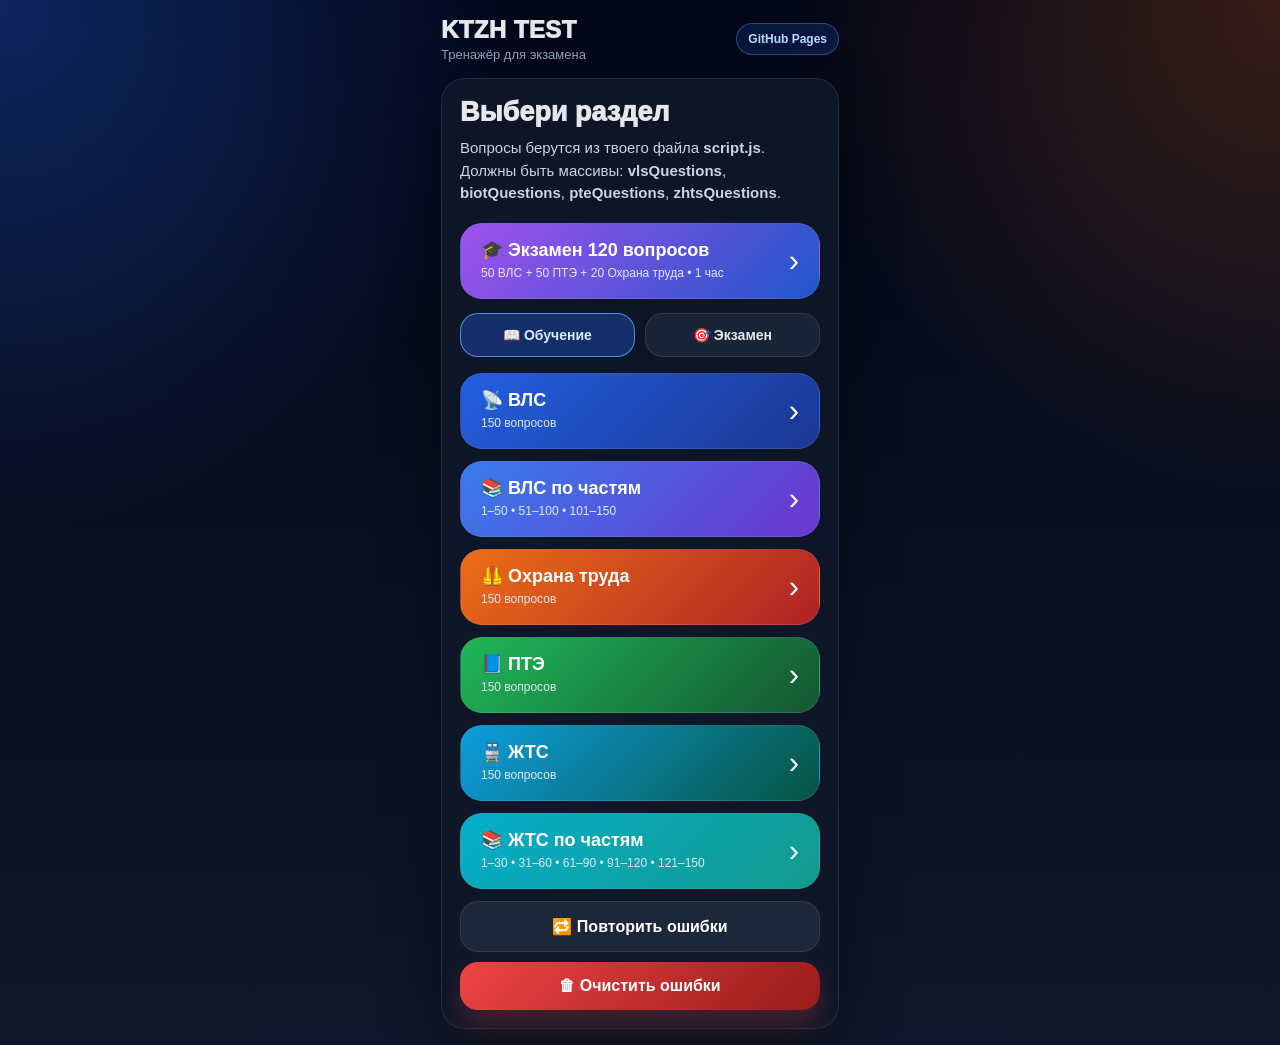
==== index.html @ 1aafbf1d "Update index.html" ====
<!DOCTYPE html>
<html lang="ru">
<head>
  <meta charset="UTF-8" />
  <meta name="viewport" content="width=device-width, initial-scale=1.0, viewport-fit=cover" />
  <title>KTZH TEST</title>

  <style>
    * {
      box-sizing: border-box;
      -webkit-tap-highlight-color: transparent;
    }

    body {
      margin: 0;
      min-height: 100svh;
      background:
        radial-gradient(circle at top left, rgba(37, 99, 235, 0.35), transparent 32%),
        radial-gradient(circle at top right, rgba(249, 115, 22, 0.22), transparent 30%),
        linear-gradient(180deg, #020617 0%, #0f172a 100%);
      color: #e5e7eb;
      font-family: -apple-system, BlinkMacSystemFont, "Segoe UI", Arial, sans-serif;
      padding: env(safe-area-inset-top) 0 env(safe-area-inset-bottom);
    }

    button {
      font-family: inherit;
    }

    .app {
      width: 100%;
      max-width: 430px;
      min-height: 100svh;
      margin: 0 auto;
      padding: 16px;
    }

    .header {
      display: flex;
      justify-content: space-between;
      align-items: center;
      gap: 12px;
      margin-bottom: 16px;
    }

    .brand-title {
      font-size: 24px;
      font-weight: 950;
      letter-spacing: 0.4px;
    }

    .brand-subtitle {
      color: #94a3b8;
      font-size: 13px;
      margin-top: 3px;
    }

    .pill {
      padding: 8px 11px;
      border-radius: 999px;
      background: rgba(37, 99, 235, 0.18);
      border: 1px solid rgba(96, 165, 250, 0.35);
      color: #bfdbfe;
      font-size: 12px;
      font-weight: 800;
      white-space: nowrap;
    }

    .card {
      background: rgba(15, 23, 42, 0.88);
      border: 1px solid rgba(148, 163, 184, 0.16);
      box-shadow: 0 20px 60px rgba(0, 0, 0, 0.36);
      backdrop-filter: blur(14px);
      border-radius: 24px;
      padding: 18px;
    }

    .screen {
      display: block;
    }

    .hidden {
      display: none !important;
    }

    .hero-title {
      font-size: 27px;
      line-height: 1.12;
      font-weight: 950;
      margin: 0 0 10px;
    }

    .hero-text {
      color: #cbd5e1;
      line-height: 1.5;
      font-size: 15px;
      margin: 0 0 18px;
    }

    .section-grid {
      display: grid;
      gap: 12px;
      margin-top: 16px;
    }

    .section-btn {
      width: 100%;
      min-height: 76px;
      border: 1px solid rgba(148, 163, 184, 0.18);
      border-radius: 22px;
      padding: 14px 20px;
      color: #fff;
      text-align: left;
      cursor: pointer;
      background: rgba(30, 41, 59, 0.82);
      display: flex;
      justify-content: space-between;
      align-items: center;
      gap: 12px;
      transition: 0.18s ease;
    }

    .section-btn:active {
      transform: scale(0.98);
    }

    .section-btn .name {
      display: flex;
      align-items: center;
      gap: 8px;
      font-size: 18px;
      font-weight: 900;
      line-height: 1.15;
    }

    .section-btn .count {
      font-size: 12px;
      color: #e2e8f0;
      margin-top: 5px;
      line-height: 1.25;
    }

    .section-btn .icon {
      font-size: 31px;
      line-height: 1;
      display: flex;
      align-items: center;
      justify-content: center;
    }

    .vls {
      background: linear-gradient(135deg, rgba(37, 99, 235, 0.95), rgba(30, 64, 175, 0.80));
    }

    .biot {
      background: linear-gradient(135deg, rgba(249, 115, 22, 0.95), rgba(220, 38, 38, 0.78));
    }

    .pte {
      background: linear-gradient(135deg, rgba(34, 197, 94, 0.92), rgba(22, 101, 52, 0.82));
    }

    .zhts {
      background: linear-gradient(135deg, rgba(14, 165, 233, 0.95), rgba(6, 95, 70, 0.86));
    }


    .zhts-parts {
  background: linear-gradient(
    135deg,
    rgba(6, 182, 212, 0.95),
    rgba(20, 184, 166, 0.82)
  );
}

.vls {
  background: linear-gradient(135deg, rgba(37, 99, 235, 0.95), rgba(30, 64, 175, 0.80));
}

.vls-parts {
  background: linear-gradient(
    135deg,
    rgba(59, 130, 246, 0.95),
    rgba(124, 58, 237, 0.86)
  );
}

.biot {
  background: linear-gradient(135deg, rgba(249, 115, 22, 0.95), rgba(220, 38, 38, 0.78));
}

    
    .exam {
      background: linear-gradient(135deg, rgba(168, 85, 247, 0.95), rgba(37, 99, 235, 0.84));
      margin-top: 14px;
    }

    .mode-box {
      display: grid;
      grid-template-columns: 1fr 1fr;
      gap: 10px;
      margin-top: 14px;
    }

    .mode-btn {
      border: 1px solid rgba(148, 163, 184, 0.18);
      background: rgba(30, 41, 59, 0.78);
      color: #e5e7eb;
      border-radius: 18px;
      padding: 13px;
      font-size: 14px;
      font-weight: 850;
      cursor: pointer;
    }

    .mode-btn.active {
      border-color: rgba(96, 165, 250, 0.8);
      background: rgba(37, 99, 235, 0.35);
      color: #dbeafe;
    }

    .small-actions {
      display: grid;
      gap: 10px;
      margin-top: 12px;
    }

    .btn {
      width: 100%;
      border: none;
      border-radius: 18px;
      padding: 15px 16px;
      font-size: 16px;
      font-weight: 900;
      color: white;
      background: linear-gradient(135deg, #2563eb, #7c3aed);
      box-shadow: 0 14px 30px rgba(37, 99, 235, 0.35);
      cursor: pointer;
    }

    .btn:active {
      transform: scale(0.98);
    }

    .btn.secondary {
      background: rgba(30, 41, 59, 0.95);
      border: 1px solid rgba(148, 163, 184, 0.18);
      box-shadow: none;
    }

    .btn.danger {
      background: linear-gradient(135deg, #ef4444, #991b1b);
      box-shadow: 0 14px 30px rgba(239, 68, 68, 0.25);
    }

    .btn:disabled {
      opacity: 0.45;
      cursor: not-allowed;
      transform: none;
    }

    .top-line {
      display: flex;
      justify-content: space-between;
      align-items: center;
      margin-bottom: 14px;
      gap: 10px;
    }

    .counter {
      font-size: 13px;
      color: #cbd5e1;
      font-weight: 800;
    }

    .score-mini {
      font-size: 13px;
      color: #86efac;
      font-weight: 900;
      white-space: nowrap;
    }

    .exam-timer {
      margin-bottom: 12px;
      padding: 11px 13px;
      border-radius: 18px;
      background: rgba(168, 85, 247, 0.16);
      border: 1px solid rgba(216, 180, 254, 0.28);
      display: flex;
      justify-content: space-between;
      align-items: center;
      color: #f3e8ff;
      font-weight: 900;
    }

    .exam-timer.warning {
      background: rgba(239, 68, 68, 0.18);
      border-color: rgba(248, 113, 113, 0.55);
      color: #fecaca;
    }

    .progress-wrap {
      height: 9px;
      width: 100%;
      background: rgba(30, 41, 59, 0.95);
      border-radius: 999px;
      overflow: hidden;
      margin-bottom: 16px;
      border: 1px solid rgba(148, 163, 184, 0.12);
    }

    .progress {
      height: 100%;
      width: 0%;
      background: linear-gradient(90deg, #22c55e, #3b82f6, #a855f7);
      border-radius: 999px;
      transition: width 0.35s ease;
    }

    .question-card {
      margin-bottom: 14px;
    }

    .question-topic {
      display: inline-flex;
      padding: 7px 10px;
      border-radius: 999px;
      background: rgba(14, 165, 233, 0.12);
      color: #7dd3fc;
      border: 1px solid rgba(125, 211, 252, 0.2);
      font-size: 12px;
      font-weight: 900;
      margin-bottom: 13px;
    }

    .question {
      font-size: 20px;
      line-height: 1.35;
      font-weight: 900;
    }

    .answers {
      display: grid;
      gap: 11px;
    }

    .answer {
      width: 100%;
      text-align: left;
      border: 1px solid rgba(148, 163, 184, 0.16);
      background: rgba(30, 41, 59, 0.88);
      color: #e5e7eb;
      border-radius: 18px;
      padding: 14px;
      font-size: 15px;
      line-height: 1.35;
      display: flex;
      gap: 11px;
      align-items: flex-start;
      cursor: pointer;
      transition: 0.18s ease;
    }

    .answer:active {
      transform: scale(0.985);
    }

    .answer.selected {
      border-color: rgba(96, 165, 250, 0.95);
      background: rgba(37, 99, 235, 0.24);
    }

    .letter {
      min-width: 30px;
      height: 30px;
      border-radius: 11px;
      display: grid;
      place-items: center;
      background: rgba(15, 23, 42, 0.9);
      color: #93c5fd;
      font-weight: 950;
      border: 1px solid rgba(147, 197, 253, 0.22);
    }

    .answer.correct {
      background: rgba(22, 163, 74, 0.24);
      border-color: rgba(74, 222, 128, 0.95);
    }

    .answer.correct .letter {
      background: #16a34a;
      color: white;
    }

    .answer.wrong {
      background: rgba(220, 38, 38, 0.24);
      border-color: rgba(248, 113, 113, 0.95);
    }

    .answer.wrong .letter {
      background: #dc2626;
      color: white;
    }

    .feedback {
      margin-top: 14px;
      padding: 13px;
      border-radius: 17px;
      font-size: 14px;
      line-height: 1.45;
      border: 1px solid rgba(148, 163, 184, 0.14);
    }

    .feedback.good {
      background: rgba(22, 163, 74, 0.16);
      color: #bbf7d0;
    }

    .feedback.bad {
      background: rgba(220, 38, 38, 0.15);
      color: #fecaca;
    }

    .result-title {
      font-size: 27px;
      font-weight: 950;
      margin: 0 0 6px;
    }

    .result-subtitle {
      color: #cbd5e1;
      margin: 0 0 16px;
      line-height: 1.45;
    }

    .chart-box {
      display: grid;
      place-items: center;
      margin: 10px 0 18px;
    }

    #chart {
      width: 230px;
      height: 230px;
    }

    .result-stats {
      display: grid;
      grid-template-columns: 1fr 1fr;
      gap: 10px;
      margin-bottom: 16px;
    }

    .stat {
      border-radius: 18px;
      background: rgba(30, 41, 59, 0.76);
      border: 1px solid rgba(148, 163, 184, 0.14);
      padding: 14px;
    }

    .stat-num {
      font-size: 25px;
      font-weight: 950;
    }

    .stat-label {
      font-size: 12px;
      color: #94a3b8;
      margin-top: 4px;
    }

    .green {
      color: #86efac;
    }

    .red {
      color: #fca5a5;
    }

    .mistakes-title {
      font-size: 18px;
      font-weight: 950;
      margin: 18px 0 10px;
    }

    .mistake {
      background: rgba(30, 41, 59, 0.72);
      border: 1px solid rgba(248, 113, 113, 0.28);
      border-radius: 18px;
      padding: 13px;
      margin-bottom: 10px;
    }

    .mistake-q {
      font-size: 14px;
      font-weight: 900;
      margin-bottom: 8px;
      line-height: 1.35;
    }

    .mistake-line {
      font-size: 13px;
      color: #cbd5e1;
      line-height: 1.45;
    }

    .empty {
      color: #bbf7d0;
      background: rgba(22, 163, 74, 0.16);
      border: 1px solid rgba(74, 222, 128, 0.35);
      padding: 14px;
      border-radius: 18px;
      font-size: 15px;
    }

    .footer-buttons {
      display: grid;
      gap: 10px;
      margin-top: 14px;
    }

    @media (max-width: 390px) {
      .app {
        padding: 14px;
      }

      .question {
        font-size: 18px;
      }

      .hero-title {
        font-size: 24px;
      }
    }
  </style>
</head>

<body>
  <div class="app">
    <div class="header">
      <div>
        <div class="brand-title">KTZH TEST</div>
        <div class="brand-subtitle">Тренажёр для экзамена</div>
      </div>
      <div class="pill">GitHub Pages</div>
    </div>

    <section id="startScreen" class="screen card">
      <h1 class="hero-title">Выбери раздел</h1>
      <p class="hero-text">
        Вопросы берутся из твоего файла <b>script.js</b>.
        Должны быть массивы: <b>vlsQuestions</b>, <b>biotQuestions</b>, <b>pteQuestions</b>, <b>zhtsQuestions</b>.
      </p>

      <button class="section-btn exam" onclick="startFinalExam()">
        <div>
          <div class="name">🎓 Экзамен 120 вопросов</div>
          <div class="count">50 ВЛС + 50 ПТЭ + 20 Охрана труда • 1 час</div>
        </div>
        <div class="icon">›</div>
      </button>

      <div class="mode-box">
        <button id="studyModeBtn" class="mode-btn active" onclick="setMode('study')">📖 Обучение</button>
        <button id="examModeBtn" class="mode-btn" onclick="setMode('exam')">🎯 Экзамен</button>
      </div>

      <div class="section-grid">
        <button class="section-btn vls" onclick="chooseTest('vls')">
          <div>
            <div class="name">📡 ВЛС</div>
            <div class="count" id="vlsCount">0 вопросов</div>
          </div>
          <div class="icon">›</div>
        </button>

<button class="section-btn vls-parts" onclick="openVlsPartsMenu()">
  <div>
    <div class="name">📚 ВЛС по частям</div>
    <div class="count">1–50 • 51–100 • 101–150</div>
  </div>
  <div class="icon">›</div>
</button>

        
        <button class="section-btn biot" onclick="chooseTest('biot')">
          <div>
            <div class="name">🦺 Охрана труда</div>
            <div class="count" id="biotCount">0 вопросов</div>
          </div>
          <div class="icon">›</div>
        </button>

        <button class="section-btn pte" onclick="chooseTest('pte')">
          <div>
            <div class="name">📘 ПТЭ</div>
            <div class="count" id="pteCount">0 вопросов</div>
          </div>
          <div class="icon">›</div>
        </button>

        <button class="section-btn zhts" onclick="chooseTest('zhts')">
          <div>
            <div class="name">🚆 ЖТС</div>
            <div class="count" id="zhtsCount">0 вопросов</div>
          </div>
          <div class="icon">›</div>
        </button>

<button class="section-btn zhts-parts" onclick="openZhtsPartsMenu()">
  <div>
    <div class="name">📚 ЖТС по частям</div>
    <div class="count">1–30 • 31–60 • 61–90 • 91–120 • 121–150</div>
  </div>
  <div class="icon">›</div>
</button>
        
      </div>

      <div class="small-actions">
        <button class="btn secondary" onclick="startMistakesMode()">🔁 Повторить ошибки</button>
        <button class="btn danger" onclick="clearSavedMistakes()">🗑 Очистить ошибки</button>
      </div>
    </section>


<section id="vlsPartsScreen" class="screen card hidden">
  <h1 class="hero-title">📚 ВЛС по частям</h1>
  <p class="hero-text">
    Выбери блок вопросов. Так легче учить и запоминать материал по 50 вопросов.
  </p>

  <div class="section-grid">
    <button class="section-btn vls" onclick="startVlsPart(0, 50, 'ВЛС 1–50')">
      <div>
        <div class="name">📡 ВЛС 1–50</div>
        <div class="count">Первый блок вопросов</div>
      </div>
      <div class="icon">›</div>
    </button>

    <button class="section-btn vls" onclick="startVlsPart(50, 100, 'ВЛС 51–100')">
      <div>
        <div class="name">📡 ВЛС 51–100</div>
        <div class="count">Второй блок вопросов</div>
      </div>
      <div class="icon">›</div>
    </button>

    <button class="section-btn vls" onclick="startVlsPart(100, 150, 'ВЛС 101–150')">
      <div>
        <div class="name">📡 ВЛС 101–150</div>
        <div class="count">Третий блок вопросов</div>
      </div>
      <div class="icon">›</div>
    </button>

    <button class="section-btn exam" onclick="startVlsPart(0, 150, 'ВЛС все 150')">
      <div>
        <div class="name">🔥 ВЛС все 150</div>
        <div class="count">Полная проверка по ВЛС</div>
      </div>
      <div class="icon">›</div>
    </button>
  </div>

  <div class="small-actions">
    <button class="btn secondary" onclick="goHome()">⬅ Назад в меню</button>
  </div>
</section>




<section id="zhtsPartsScreen" class="screen card hidden">
  <h1 class="hero-title">📚 ЖТС по частям</h1>
  <p class="hero-text">
    Выбери блок вопросов. Так удобнее учить ЖТС по 30 вопросов.
  </p>

  <div class="section-grid">
    <button class="section-btn zhts" onclick="startZhtsPart(0, 30, 'ЖТС 1–30')">
      <div>
        <div class="name">🚆 ЖТС 1–30</div>
        <div class="count">Первый блок вопросов</div>
      </div>
      <div class="icon">›</div>
    </button>

    <button class="section-btn zhts" onclick="startZhtsPart(30, 60, 'ЖТС 31–60')">
      <div>
        <div class="name">🚆 ЖТС 31–60</div>
        <div class="count">Второй блок вопросов</div>
      </div>
      <div class="icon">›</div>
    </button>

    <button class="section-btn zhts" onclick="startZhtsPart(60, 90, 'ЖТС 61–90')">
      <div>
        <div class="name">🚆 ЖТС 61–90</div>
        <div class="count">Третий блок вопросов</div>
      </div>
      <div class="icon">›</div>
    </button>

    <button class="section-btn zhts" onclick="startZhtsPart(90, 120, 'ЖТС 91–120')">
      <div>
        <div class="name">🚆 ЖТС 91–120</div>
        <div class="count">Четвёртый блок вопросов</div>
      </div>
      <div class="icon">›</div>
    </button>


<button class="section-btn exam" onclick="startZhtsPart(0, 150, 'ЖТС все 150')">
  <div>
    <div class="name">🔥 ЖТС все 150</div>
    <div class="count">Полная проверка по ЖТС</div>
  </div>
  <div class="icon">›</div>
</button>

    

    <button class="section-btn exam" onclick="startZhtsPart(0, 120, 'ЖТС все 120')">
      <div>
        <div class="name">🔥 ЖТС все 120</div>
        <div class="count">Полная проверка по ЖТС</div>
      </div>
      <div class="icon">›</div>
    </button>
  </div>

  <div class="small-actions">
    <button class="btn secondary" onclick="goHome()">⬅ Назад в меню</button>
  </div>
</section>



    
    
    <section id="quizScreen" class="screen hidden">
      <div id="timerBox" class="exam-timer hidden">
        <span>⏱ Осталось времени</span>
        <span id="timerText">60:00</span>
      </div>

      <div class="top-line">
        <div class="counter" id="counter">Вопрос 1 / 150</div>
        <div class="score-mini" id="miniScore">Верно: 0</div>
      </div>

      <div class="progress-wrap">
        <div class="progress" id="progress"></div>
      </div>

      <div class="card question-card">
        <div class="question-topic" id="questionTopic">Раздел</div>
        <div class="question" id="questionText"></div>
        <div id="feedback" class="feedback hidden"></div>
      </div>

      <div class="answers" id="answersBox"></div>

      <div class="footer-buttons">
        <button class="btn" id="nextBtn" onclick="nextQuestion()" disabled>Далее</button>
        <button class="btn secondary" onclick="goHome()">В меню</button>
      </div>
    </section>

    <section id="resultScreen" class="screen card hidden">
      <h2 class="result-title">Результат</h2>
      <p class="result-subtitle" id="resultText"></p>

      <div class="chart-box">
        <canvas id="chart" width="230" height="230"></canvas>
      </div>

      <div class="result-stats">
        <div class="stat">
          <div class="stat-num green" id="rightCount">0</div>
          <div class="stat-label">Правильно</div>
        </div>
        <div class="stat">
          <div class="stat-num red" id="wrongCount">0</div>
          <div class="stat-label">Ошибки</div>
        </div>
      </div>

      <div class="mistakes-title">Ошибки</div>
      <div id="mistakesBox"></div>

      <div class="footer-buttons">
        <button class="btn" onclick="restartCurrent()">Пройти заново</button>
        <button class="btn secondary" onclick="startMistakesMode()">Повторить ошибки</button>
        <button class="btn secondary" onclick="goHome()">В меню</button>
      </div>
    </section>
  </div>

  <script src="script.js"></script>
  <script src="logic.js"></script>
</body>
</html>
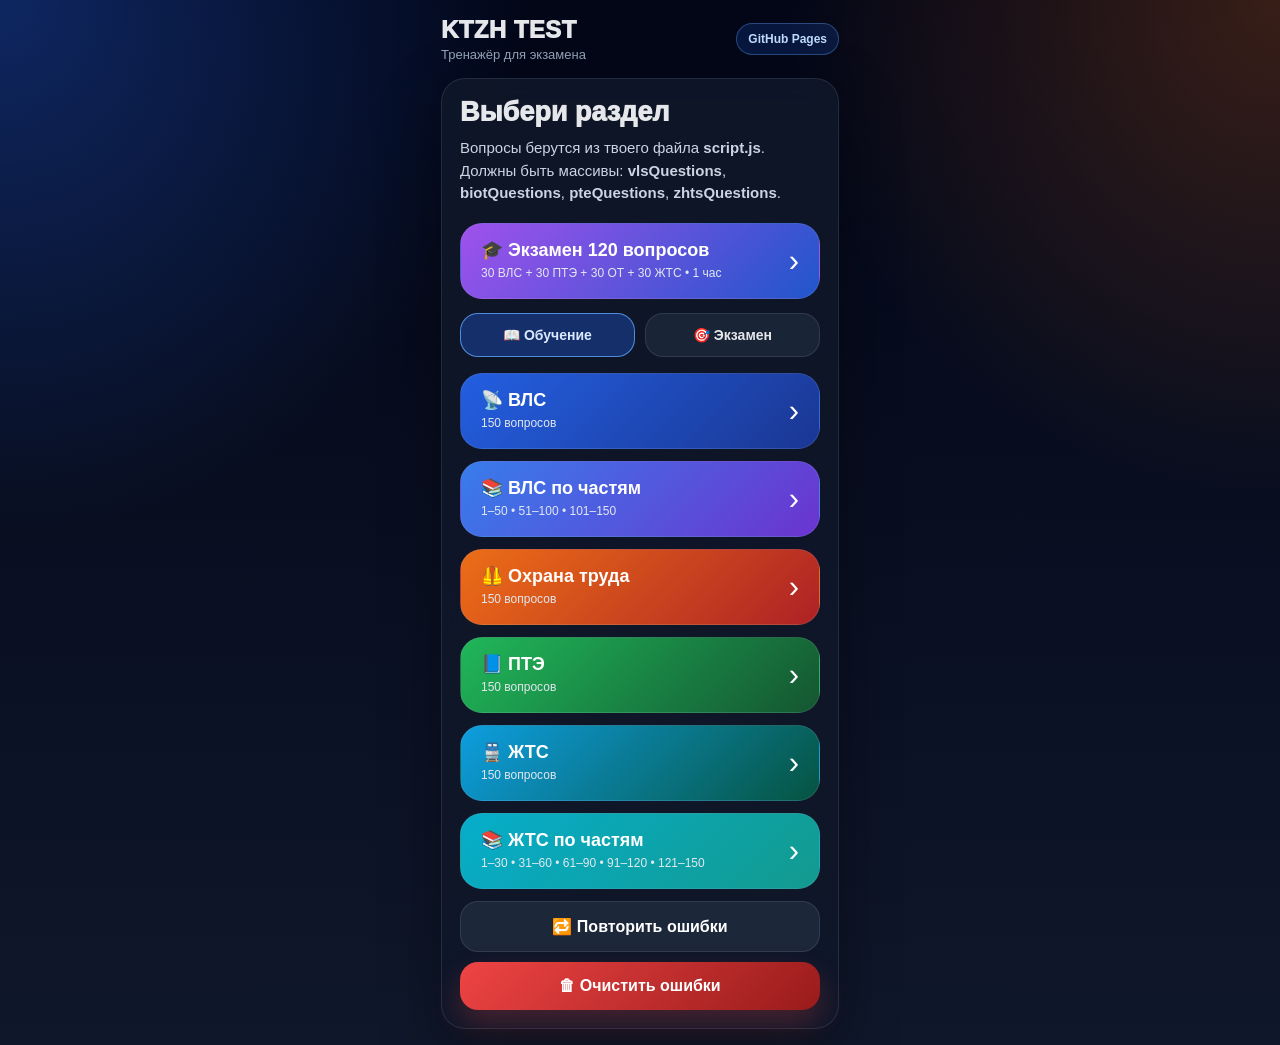
==== commit 0b09835e: "Update index.html" ====
--- a/index.html
+++ b/index.html
@@ -552,13 +552,13 @@
         Должны быть массивы: <b>vlsQuestions</b>, <b>biotQuestions</b>, <b>pteQuestions</b>, <b>zhtsQuestions</b>.
       </p>
 
-      <button class="section-btn exam" onclick="startFinalExam()">
-        <div>
-          <div class="name">🎓 Экзамен 120 вопросов</div>
-          <div class="count">50 ВЛС + 50 ПТЭ + 20 Охрана труда • 1 час</div>
-        </div>
-        <div class="icon">›</div>
-      </button>
+    <button class="section-btn exam" onclick="startExam120()">
+  <div>
+    <div class="name">🎓 Экзамен 120 вопросов</div>
+    <div class="count">30 ВЛС + 30 ПТЭ + 30 ОТ + 30 ЖТС • 1 час</div>
+  </div>
+  <div class="icon">›</div>
+</button>
 
       <div class="mode-box">
         <button id="studyModeBtn" class="mode-btn active" onclick="setMode('study')">📖 Обучение</button>
@@ -695,6 +695,9 @@
       <div class="icon">›</div>
     </button>
 
+
+
+    
     <button class="section-btn zhts" onclick="startZhtsPart(60, 90, 'ЖТС 61–90')">
       <div>
         <div class="name">🚆 ЖТС 61–90</div>
@@ -711,6 +714,14 @@
       <div class="icon">›</div>
     </button>
 
+
+    <button class="section-btn zhts" onclick="startZhtsPart(120, 150, 'ЖТС 121–150')">
+  <div>
+    <div class="name">🚆 ЖТС 121–150</div>
+    <div class="count">Пятый блок вопросов</div>
+  </div>
+  <div class="icon">›</div>
+</button>
 
 <button class="section-btn exam" onclick="startZhtsPart(0, 150, 'ЖТС все 150')">
   <div>
@@ -722,14 +733,7 @@
 
     
 
-    <button class="section-btn exam" onclick="startZhtsPart(0, 120, 'ЖТС все 120')">
-      <div>
-        <div class="name">🔥 ЖТС все 120</div>
-        <div class="count">Полная проверка по ЖТС</div>
-      </div>
-      <div class="icon">›</div>
-    </button>
-  </div>
+
 
   <div class="small-actions">
     <button class="btn secondary" onclick="goHome()">⬅ Назад в меню</button>
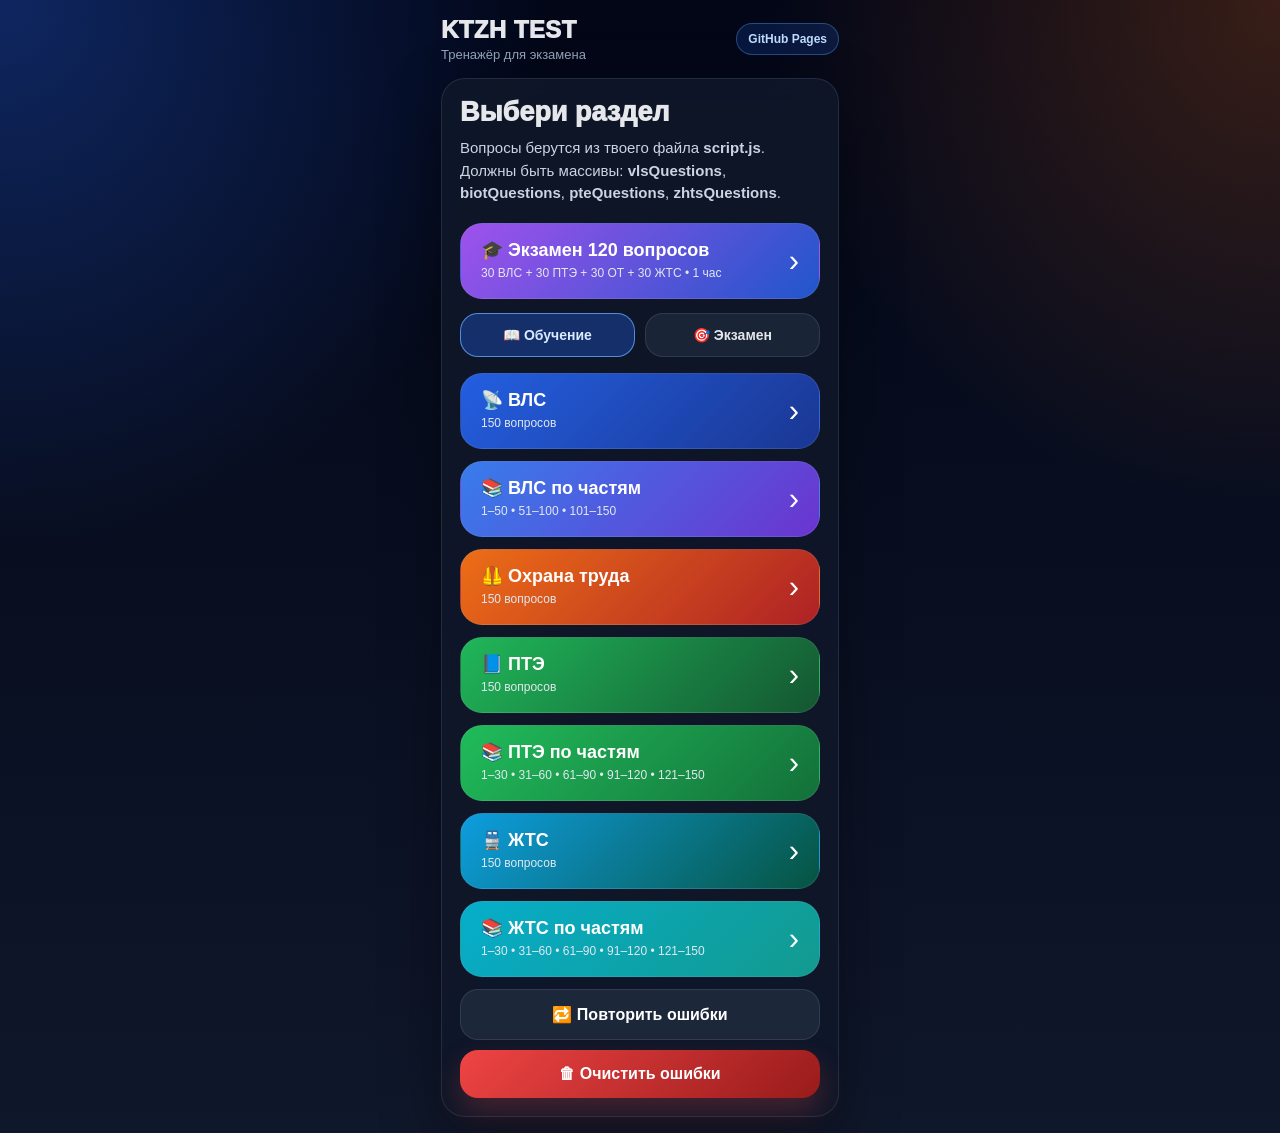
==== commit 674125ad: "Update index.html" ====
--- a/index.html
+++ b/index.html
@@ -532,6 +532,18 @@
         font-size: 24px;
       }
     }
+
+
+
+
+
+    .pte-parts {
+  background: linear-gradient(
+    135deg,
+    rgba(34, 197, 94, 0.95),
+    rgba(21, 128, 61, 0.86)
+  );
+}
   </style>
 </head>
 
@@ -599,6 +611,16 @@
           <div class="icon">›</div>
         </button>
 
+
+<button class="section-btn pte-parts" onclick="openPtePartsMenu()">
+  <div>
+    <div class="name">📚 ПТЭ по частям</div>
+    <div class="count">1–30 • 31–60 • 61–90 • 91–120 • 121–150</div>
+  </div>
+  <div class="icon">›</div>
+</button>
+        
+
         <button class="section-btn zhts" onclick="chooseTest('zhts')">
           <div>
             <div class="name">🚆 ЖТС</div>
@@ -742,6 +764,77 @@
 
 
 
+
+
+
+<section id="ptePartsScreen" class="screen card hidden">
+  <h1 class="hero-title">📚 ПТЭ по частям</h1>
+  <p class="hero-text">
+    Выбери блок вопросов. Так удобнее учить ПТЭ по 30 вопросов.
+  </p>
+
+  <div class="section-grid">
+    <button class="section-btn pte" onclick="startPtePart(0, 30, 'ПТЭ 1–30')">
+      <div>
+        <div class="name">📘 ПТЭ 1–30</div>
+        <div class="count">Первый блок вопросов</div>
+      </div>
+      <div class="icon">›</div>
+    </button>
+
+    <button class="section-btn pte" onclick="startPtePart(30, 60, 'ПТЭ 31–60')">
+      <div>
+        <div class="name">📘 ПТЭ 31–60</div>
+        <div class="count">Второй блок вопросов</div>
+      </div>
+      <div class="icon">›</div>
+    </button>
+
+    <button class="section-btn pte" onclick="startPtePart(60, 90, 'ПТЭ 61–90')">
+      <div>
+        <div class="name">📘 ПТЭ 61–90</div>
+        <div class="count">Третий блок вопросов</div>
+      </div>
+      <div class="icon">›</div>
+    </button>
+
+    <button class="section-btn pte" onclick="startPtePart(90, 120, 'ПТЭ 91–120')">
+      <div>
+        <div class="name">📘 ПТЭ 91–120</div>
+        <div class="count">Четвёртый блок вопросов</div>
+      </div>
+      <div class="icon">›</div>
+    </button>
+
+    <button class="section-btn pte" onclick="startPtePart(120, 150, 'ПТЭ 121–150')">
+      <div>
+        <div class="name">📘 ПТЭ 121–150</div>
+        <div class="count">Пятый блок вопросов</div>
+      </div>
+      <div class="icon">›</div>
+    </button>
+
+    <button class="section-btn exam" onclick="startPtePart(0, 150, 'ПТЭ все 150')">
+      <div>
+        <div class="name">🔥 ПТЭ все 150</div>
+        <div class="count">Полная проверка по ПТЭ</div>
+      </div>
+      <div class="icon">›</div>
+    </button>
+  </div>
+
+  <div class="small-actions">
+    <button class="btn secondary" onclick="goHome()">⬅ Назад в меню</button>
+  </div>
+</section>
+
+
+
+
+
+
+
+    
     
     
     <section id="quizScreen" class="screen hidden">
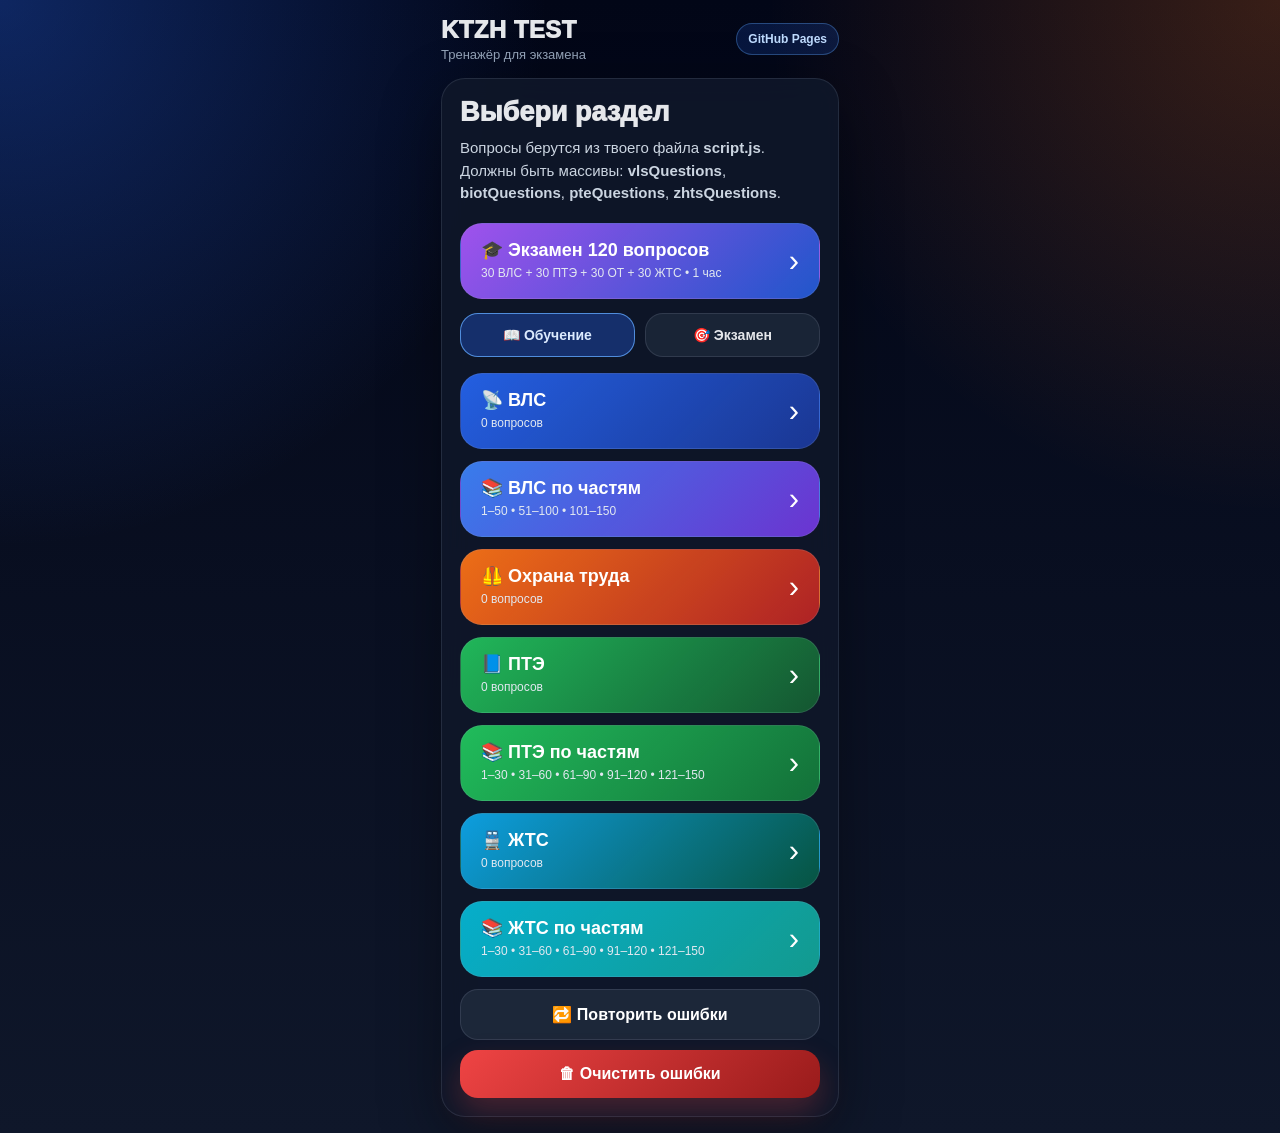
==== commit 37c7a132: "Update index.html" ====
--- a/index.html
+++ b/index.html
@@ -544,6 +544,69 @@
     rgba(21, 128, 61, 0.86)
   );
 }
+
+
+
+
+
+
+    .exam-subject-stats {
+  margin-top: 22px;
+  padding: 18px;
+  border-radius: 22px;
+  background: rgba(15, 23, 42, 0.92);
+  border: 1px solid rgba(148, 163, 184, 0.25);
+}
+
+.exam-subject-stats h2 {
+  margin-bottom: 14px;
+  font-size: 22px;
+  color: white;
+}
+
+.subject-row {
+  display: grid;
+  grid-template-columns: 1fr auto auto;
+  gap: 10px;
+  align-items: center;
+  padding: 12px;
+  margin-bottom: 10px;
+  border-radius: 16px;
+  background: rgba(30, 41, 59, 0.75);
+  font-size: 16px;
+  color: white;
+}
+
+.subject-row b {
+  font-size: 18px;
+  color: #facc15;
+}
+
+.subject-row small {
+  font-weight: 800;
+}
+
+.exam-pass {
+  margin-top: 16px;
+  padding: 18px;
+  border-radius: 18px;
+  text-align: center;
+  font-size: 24px;
+  font-weight: 900;
+  background: linear-gradient(135deg, #16a34a, #22c55e);
+  color: white;
+}
+
+.exam-fail {
+  margin-top: 16px;
+  padding: 18px;
+  border-radius: 18px;
+  text-align: center;
+  font-size: 18px;
+  font-weight: 800;
+  background: linear-gradient(135deg, #dc2626, #991b1b);
+  color: white;
+}
   </style>
 </head>
 
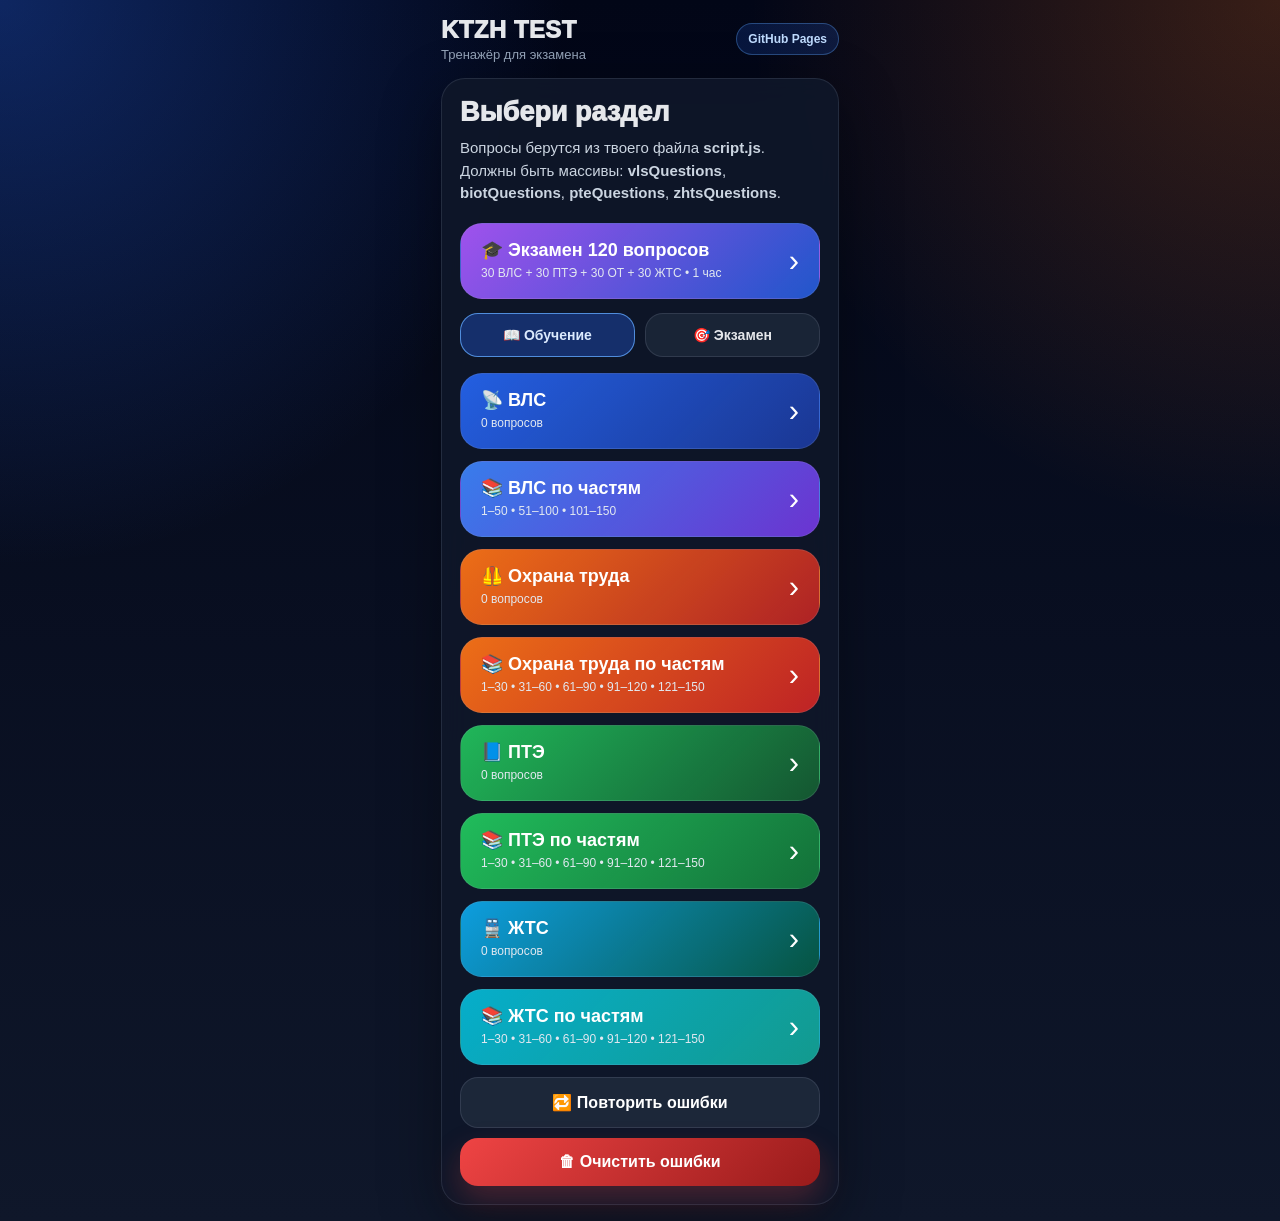
==== commit 5e4898ba: "Update index.html" ====
--- a/index.html
+++ b/index.html
@@ -607,6 +607,19 @@
   background: linear-gradient(135deg, #dc2626, #991b1b);
   color: white;
 }
+
+
+
+
+
+
+    .biot-parts {
+  background: linear-gradient(
+    135deg,
+    rgba(249, 115, 22, 0.95),
+    rgba(220, 38, 38, 0.86)
+  );
+}
   </style>
 </head>
 
@@ -666,6 +679,16 @@
           <div class="icon">›</div>
         </button>
 
+<button class="section-btn biot-parts" onclick="openBiotPartsMenu()">
+  <div>
+    <div class="name">📚 Охрана труда по частям</div>
+    <div class="count">1–30 • 31–60 • 61–90 • 91–120 • 121–150</div>
+  </div>
+  <div class="icon">›</div>
+</button>
+
+        
+
         <button class="section-btn pte" onclick="chooseTest('pte')">
           <div>
             <div class="name">📘 ПТЭ</div>
@@ -894,6 +917,75 @@
 
 
 
+
+
+
+
+
+<section id="biotPartsScreen" class="screen card hidden">
+  <h1 class="hero-title">📚 Охрана труда по частям</h1>
+  <p class="hero-text">
+    Выбери блок вопросов. Так удобнее учить охрану труда по 30 вопросов.
+  </p>
+
+  <div class="section-grid">
+    <button class="section-btn biot" onclick="startBiotPart(0, 30, 'Охрана труда 1–30')">
+      <div>
+        <div class="name">🦺 ОТ 1–30</div>
+        <div class="count">Первый блок вопросов</div>
+      </div>
+      <div class="icon">›</div>
+    </button>
+
+    <button class="section-btn biot" onclick="startBiotPart(30, 60, 'Охрана труда 31–60')">
+      <div>
+        <div class="name">🦺 ОТ 31–60</div>
+        <div class="count">Второй блок вопросов</div>
+      </div>
+      <div class="icon">›</div>
+    </button>
+
+    <button class="section-btn biot" onclick="startBiotPart(60, 90, 'Охрана труда 61–90')">
+      <div>
+        <div class="name">🦺 ОТ 61–90</div>
+        <div class="count">Третий блок вопросов</div>
+      </div>
+      <div class="icon">›</div>
+    </button>
+
+    <button class="section-btn biot" onclick="startBiotPart(90, 120, 'Охрана труда 91–120')">
+      <div>
+        <div class="name">🦺 ОТ 91–120</div>
+        <div class="count">Четвёртый блок вопросов</div>
+      </div>
+      <div class="icon">›</div>
+    </button>
+
+    <button class="section-btn biot" onclick="startBiotPart(120, 150, 'Охрана труда 121–150')">
+      <div>
+        <div class="name">🦺 ОТ 121–150</div>
+        <div class="count">Пятый блок вопросов</div>
+      </div>
+      <div class="icon">›</div>
+    </button>
+
+    <button class="section-btn exam" onclick="startBiotPart(0, 150, 'Охрана труда все 150')">
+      <div>
+        <div class="name">🔥 ОТ все 150</div>
+        <div class="count">Полная проверка по охране труда</div>
+      </div>
+      <div class="icon">›</div>
+    </button>
+  </div>
+
+  <div class="small-actions">
+    <button class="btn secondary" onclick="goHome()">⬅ Назад в меню</button>
+  </div>
+</section>
+
+
+
+    
 
 
 
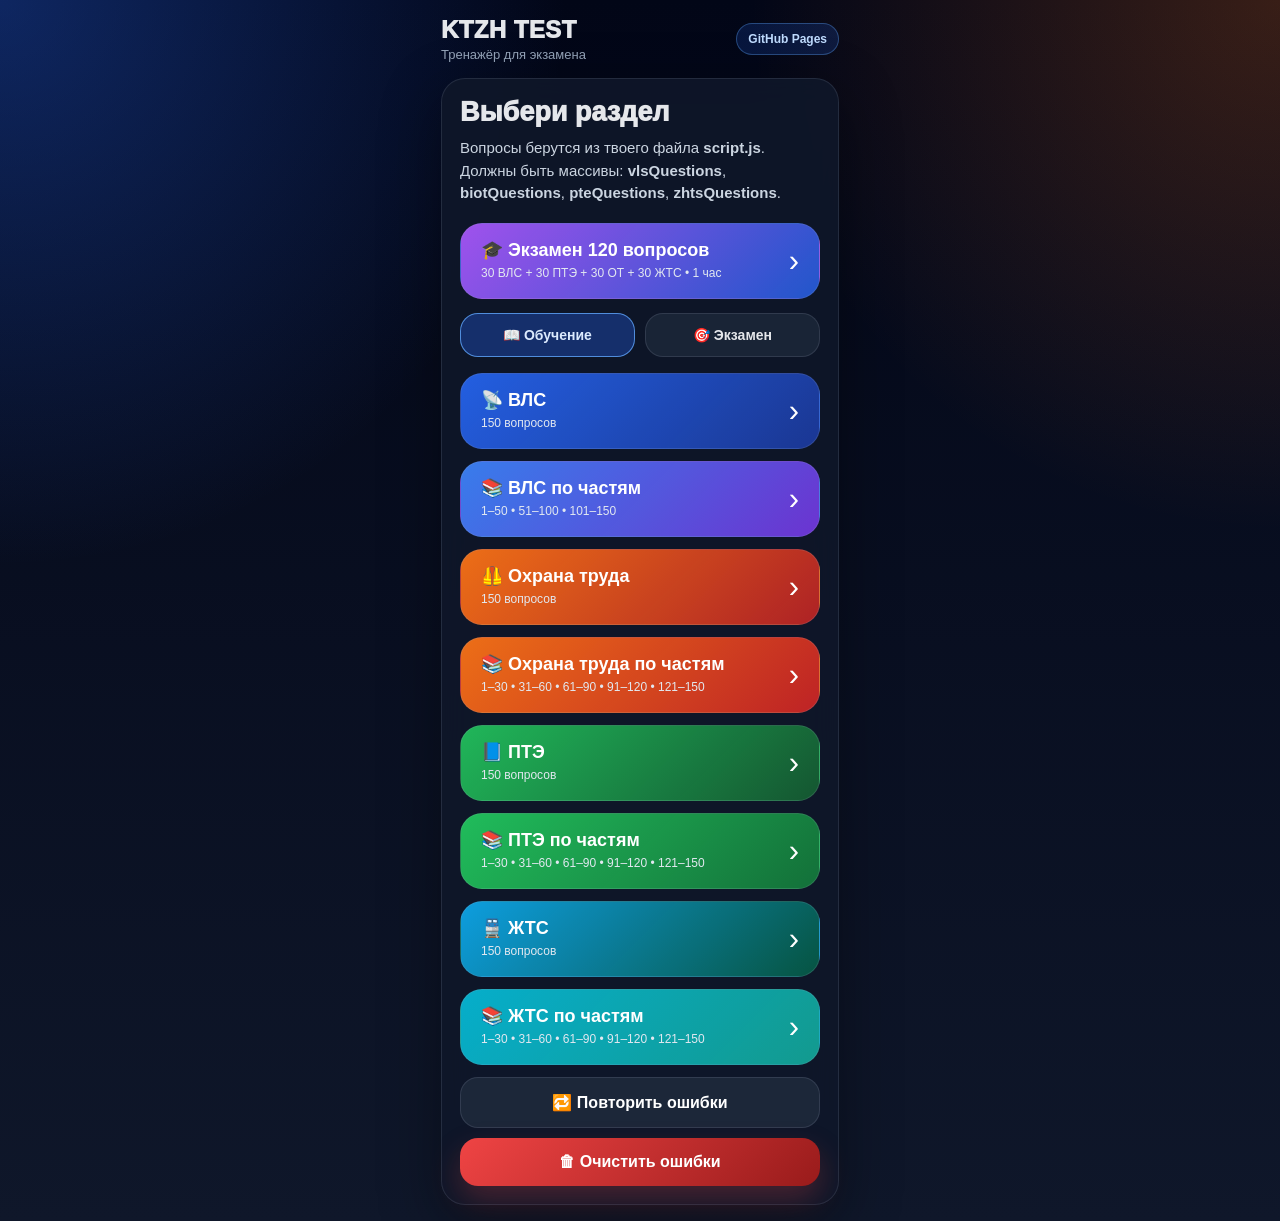
==== commit 29e07514: "Update index.html" ====
--- a/index.html
+++ b/index.html
@@ -843,7 +843,9 @@
 
 
 
-  <div class="small-actions">
+  </div>
+
+<div class="small-actions">
     <button class="btn secondary" onclick="goHome()">⬅ Назад в меню</button>
   </div>
 </section>
